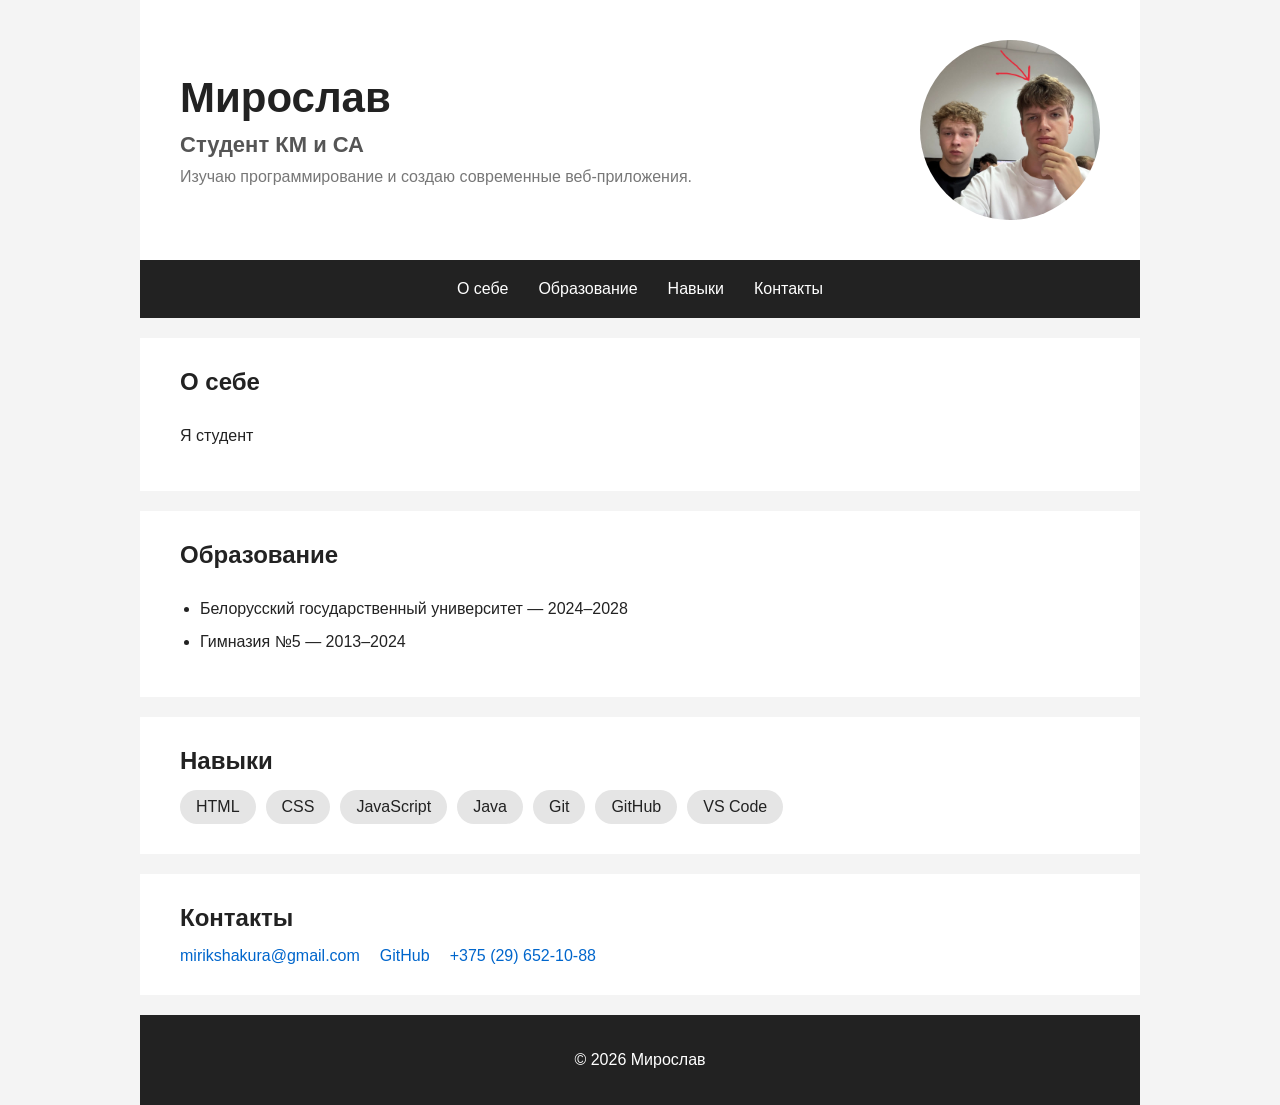
==== task1/index.html @ a7af6325 "task1" ====
<!DOCTYPE html>
<html lang="ru">
<head>
    <meta charset="UTF-8">
    <meta name="viewport" content="width=device-width, initial-scale=1.0">
    <title>Шакура Мирослав</title>
    <link rel="stylesheet" href="style.css">
</head>

<body>

    <header>
        <article class="header-info">
            <h1>Мирослав</h1>
            <h2>Студент КМ и СА</h2>
            <p>Изучаю программирование и создаю современные веб-приложения.</p>
        </article>

        <aside class="avatar">
            <img src="IMG_3292.JPG" alt="Фотография профиля">
        </aside>
    </header>

    <nav>
        <a href="#about">О себе</a>
        <a href="#education">Образование</a>
        <a href="#skills">Навыки</a>
        <a href="#contacts">Контакты</a>
    </nav>

    <main>

        <section id="about">
            <h2>О себе</h2>

            <article>
                <p>
                    Я студент
                </p>
            </article>
        </section>

        <section id="education">
            <h2>Образование</h2>

            <article>
                <ul>
                    <li>
                        Белорусский государственный университет — 2024–2028
                    </li>
                    <li>
                        Гимназия №5 — 2013–2024
                    </li>
                </ul>
            </article>
        </section>

        <section id="skills">
            <h2>Навыки</h2>

            <article class="skills-list">
                <span>HTML</span>
                <span>CSS</span>
                <span>JavaScript</span>
                <span>Java</span>
                <span>Git</span>
                <span>GitHub</span>
                <span>VS Code</span>
            </article>
        </section>

        <section id="contacts">
            <h2>Контакты</h2>

            <address>
                <a href="mailto:example@gmail.com">mirikshakura@gmail.com</a>

                <a href="https://github.com/" target="_blank">
                    GitHub
                </a>

                <a href="tel:+375296521088">
                    +375 (29) 652-10-88
                </a>
            </address>
        </section>

    </main>

    <footer>
        <p>© 2026 Мирослав</p>
    </footer>

</body>
</html>
---- task1/style.css ----
* {
    box-sizing: border-box;
}

body {
    margin: 0;
    font-family: Arial, sans-serif;
    background-color: #f4f4f4;
    color: #222;

    display: flex;
    flex-direction: column;
    align-items: center;
}

/* Шапка */

header {
    width: 100%;
    max-width: 1000px;

    display: flex;
    justify-content: space-between;
    align-items: center;
    gap: 40px;

    padding: 40px;
    background-color: white;
}

.header-info {
    display: flex;
    flex-direction: column;
    gap: 10px;
}

.header-info h1 {
    margin: 0;
    font-size: 42px;
}

.header-info h2 {
    margin: 0;
    font-size: 22px;
    color: #555;
}

.header-info p {
    margin: 0;
    color: #777;
}

/* Аватар */

.avatar {
    display: flex;
    justify-content: center;
    align-items: center;
}

.avatar img {
    width: 180px;
    height: 180px;
    border-radius: 50%;
    object-fit: cover;
}

/* Навигация */

nav {
    width: 100%;
    max-width: 1000px;

    display: flex;
    justify-content: center;
    align-items: center;
    flex-wrap: wrap;
    gap: 30px;

    padding: 20px;
    background-color: #222;
}

nav a {
    color: white;
    text-decoration: none;
}

nav a:hover {
    color: #5ba8ff;
    text-decoration: underline;
}

/* Основная часть */

main {
    width: 100%;
    max-width: 1000px;

    display: flex;
    flex-direction: column;
    gap: 20px;

    padding: 20px 0;
}

section {
    display: flex;
    flex-direction: column;
    gap: 15px;

    padding: 30px 40px;
    background-color: white;
}

section h2 {
    margin: 0;
}

/* Образование */

#education ul {
    display: flex;
    flex-direction: column;
    gap: 15px;

    padding-left: 20px;
}

/* Навыки */

.skills-list {
    display: flex;
    flex-direction: row;
    flex-wrap: wrap;
    gap: 10px;
}

.skills-list span {
    padding: 8px 16px;
    background-color: #e5e5e5;
    border-radius: 20px;
}

/* Контакты */

address {
    display: flex;
    flex-direction: row;
    flex-wrap: wrap;
    gap: 20px;

    font-style: normal;
}

address a {
    color: #0066cc;
    text-decoration: none;
}

address a:hover {
    color: #003d80;
    text-decoration: underline;
}

/* Подвал */

footer {
    width: 100%;
    max-width: 1000px;

    display: flex;
    justify-content: center;
    align-items: center;

    padding: 20px;
    background-color: #222;
    color: white;
}

/* Адаптация под телефон */

@media (max-width: 650px) {

    header {
        flex-direction: column-reverse;
        text-align: center;
    }

    address {
        flex-direction: column;
    }
}
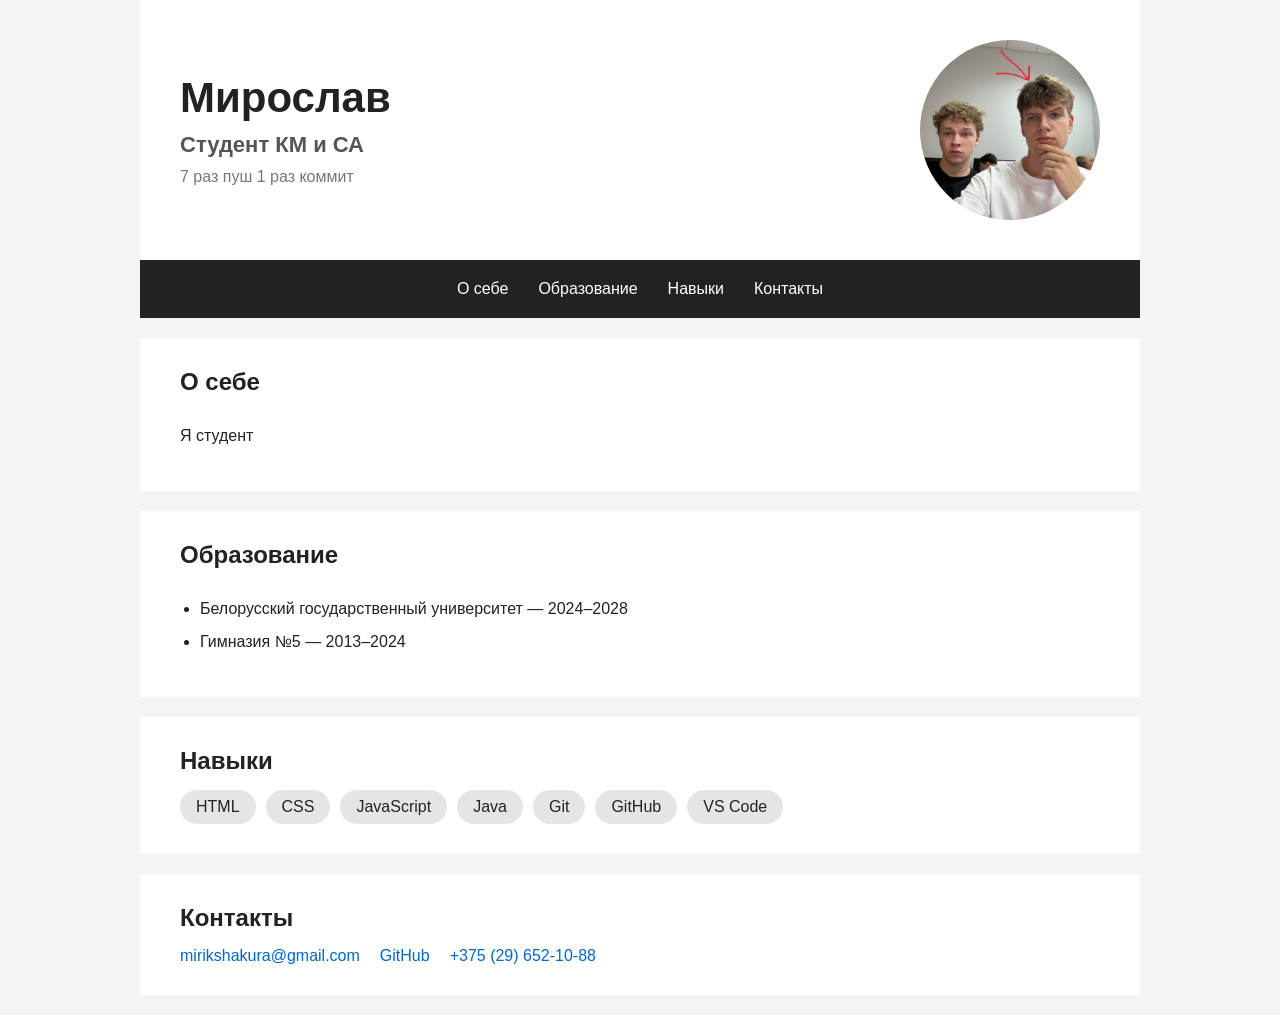
==== commit 5c67bc05: "task1" ====
--- a/task1/index.html
+++ b/task1/index.html
@@ -13,7 +13,7 @@
         <article class="header-info">
             <h1>Мирослав</h1>
             <h2>Студент КМ и СА</h2>
-            <p>Изучаю программирование и создаю современные веб-приложения.</p>
+            <p>7 раз пуш 1 раз коммит</p>
         </article>
 
         <aside class="avatar">
@@ -86,10 +86,5 @@
         </section>
 
     </main>
-
-    <footer>
-        <p>© 2026 Мирослав</p>
-    </footer>
-
 </body>
 </html>
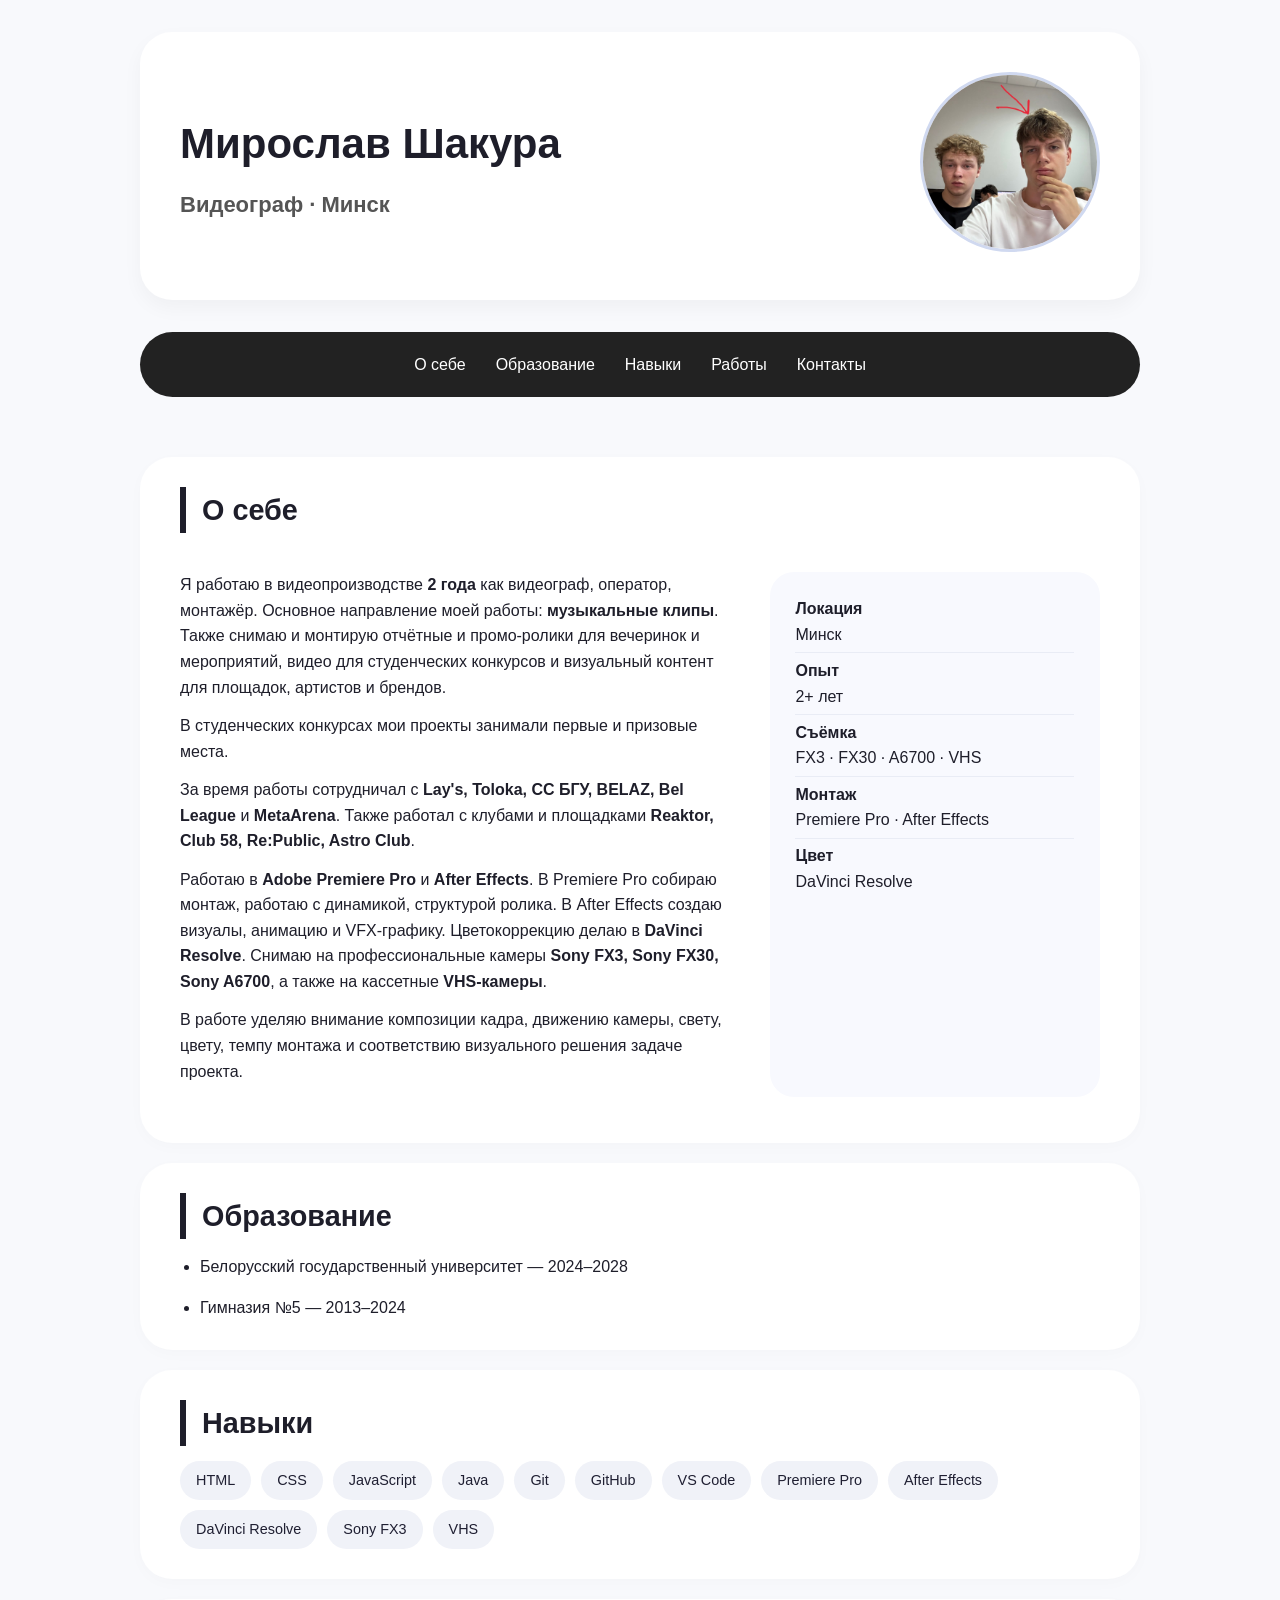
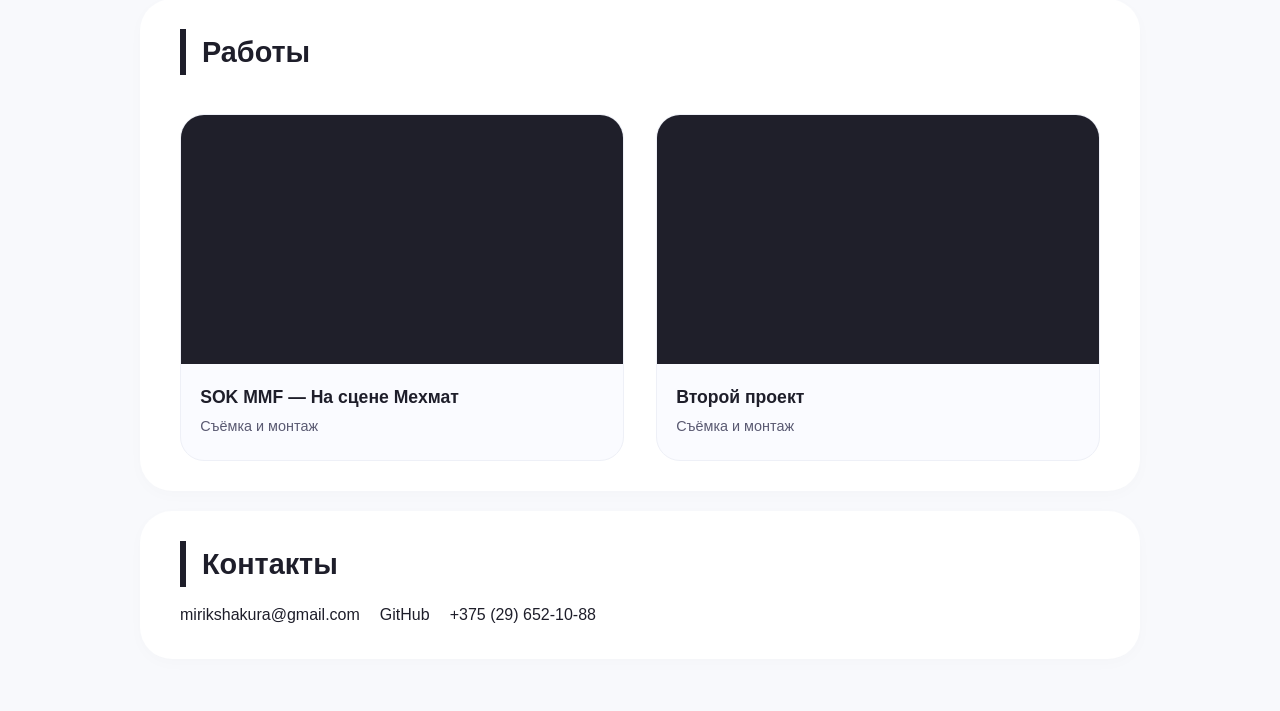
==== commit ae754c46: "обнова" ====
--- a/task1/index.html
+++ b/task1/index.html
@@ -1,9 +1,9 @@
 <!DOCTYPE html>
 <html lang="ru">
 <head>
-    <meta charset="UTF-8">
-    <meta name="viewport" content="width=device-width, initial-scale=1.0">
-    <title>Шакура Мирослав</title>
+    <meta charset="utf-8">
+    <meta name="viewport" content="width=device-width, initial-scale=1">
+    <title>Мирослав Шакура — Видеограф</title>
     <link rel="stylesheet" href="style.css">
 </head>
 
@@ -11,9 +11,8 @@
 
     <header>
         <article class="header-info">
-            <h1>Мирослав</h1>
-            <h2>Студент КМ и СА</h2>
-            <p>7 раз пуш 1 раз коммит</p>
+            <h1>Мирослав Шакура</h1>
+            <h2>Видеограф · Минск</h2>
         </article>
 
         <aside class="avatar">
@@ -25,6 +24,7 @@
         <a href="#about">О себе</a>
         <a href="#education">Образование</a>
         <a href="#skills">Навыки</a>
+        <a href="#works">Работы</a>
         <a href="#contacts">Контакты</a>
     </nav>
 
@@ -33,10 +33,43 @@
         <section id="about">
             <h2>О себе</h2>
 
-            <article>
-                <p>
-                    Я студент
-                </p>
+            <article class="profile-description">
+                <div>
+                    <p>
+                        Я работаю в видеопроизводстве <strong>2 года</strong> как видеограф, оператор, монтажёр.
+                        Основное направление моей работы: <strong>музыкальные клипы</strong>. Также снимаю и монтирую
+                        отчётные и промо-ролики для вечеринок и мероприятий, видео для студенческих конкурсов
+                        и визуальный контент для площадок, артистов и брендов.
+                    </p>
+                    <p>
+                        В студенческих конкурсах мои проекты занимали первые и призовые места.
+                    </p>
+                    <p>
+                        За время работы сотрудничал с <strong>Lay's, Toloka, СС БГУ, BELAZ, Bel League</strong> и
+                        <strong>MetaArena</strong>. Также работал с клубами и площадками
+                        <strong>Reaktor, Club 58, Re:Public, Astro Club</strong>.
+                    </p>
+                    <p>
+                        Работаю в <strong>Adobe Premiere Pro</strong> и <strong>After Effects</strong>.
+                        В Premiere Pro собираю монтаж, работаю с динамикой, структурой ролика.
+                        В After Effects создаю визуалы, анимацию и VFX-графику.
+                        Цветокоррекцию делаю в <strong>DaVinci Resolve</strong>.
+                        Снимаю на профессиональные камеры <strong>Sony FX3, Sony FX30, Sony A6700</strong>,
+                        а также на кассетные <strong>VHS-камеры</strong>.
+                    </p>
+                    <p>
+                        В работе уделяю внимание композиции кадра, движению камеры, свету, цвету,
+                        темпу монтажа и соответствию визуального решения задаче проекта.
+                    </p>
+                </div>
+
+                <ul class="meta-list">
+                    <li><strong>Локация</strong><br>Минск</li>
+                    <li><strong>Опыт</strong><br>2+ лет</li>
+                    <li><strong>Съёмка</strong><br>FX3 · FX30 · A6700 · VHS</li>
+                    <li><strong>Монтаж</strong><br>Premiere Pro · After Effects</li>
+                    <li><strong>Цвет</strong><br>DaVinci Resolve</li>
+                </ul>
             </article>
         </section>
 
@@ -45,12 +78,8 @@
 
             <article>
                 <ul>
-                    <li>
-                        Белорусский государственный университет — 2024–2028
-                    </li>
-                    <li>
-                        Гимназия №5 — 2013–2024
-                    </li>
+                    <li>Белорусский государственный университет — 2024–2028</li>
+                    <li>Гимназия №5 — 2013–2024</li>
                 </ul>
             </article>
         </section>
@@ -66,25 +95,61 @@
                 <span>Git</span>
                 <span>GitHub</span>
                 <span>VS Code</span>
+                <span>Premiere Pro</span>
+                <span>After Effects</span>
+                <span>DaVinci Resolve</span>
+                <span>Sony FX3</span>
+                <span>VHS</span>
             </article>
+        </section>
+
+        <section id="works">
+            <h2>Работы</h2>
+
+            <div class="works-grid">
+                <article class="work-card">
+                    <div class="video-thumb">
+                        <iframe
+                            src="https://www.youtube.com/embed/B03XNXGkGkQ"
+                            title="SOK MMF — На сцене Мехмат"
+                            allow="accelerometer; autoplay; clipboard-write; encrypted-media; gyroscope; picture-in-picture"
+                            allowfullscreen>
+                        </iframe>
+                    </div>
+                    <div class="card-body">
+                        <h3>SOK MMF — На сцене Мехмат</h3>
+                        <p>Съёмка и монтаж</p>
+                    </div>
+                </article>
+
+                <article class="work-card">
+                    <div class="video-thumb">
+                        <iframe
+                            src="https://www.youtube.com/embed/8S8RasQkDYM"
+                            title="Пример работы 2"
+                            allow="accelerometer; autoplay; clipboard-write; encrypted-media; gyroscope; picture-in-picture"
+                            allowfullscreen>
+                        </iframe>
+                    </div>
+                    <div class="card-body">
+                        <h3>Второй проект</h3>
+                        <p>Съёмка и монтаж</p>
+                    </div>
+                </article>
+            </div>
         </section>
 
         <section id="contacts">
             <h2>Контакты</h2>
 
             <address>
-                <a href="mailto:example@gmail.com">mirikshakura@gmail.com</a>
-
-                <a href="https://github.com/" target="_blank">
-                    GitHub
-                </a>
-
-                <a href="tel:+375296521088">
-                    +375 (29) 652-10-88
-                </a>
+                <a href="mailto:mirikshakura@gmail.com">mirikshakura@gmail.com</a>
+                <a href="https://github.com/" target="_blank">GitHub</a>
+                <a href="tel:+375296521088">+375 (29) 652-10-88</a>
             </address>
         </section>
 
     </main>
+
 </body>
-</html>+</html> 
--- a/task1/style.css
+++ b/task1/style.css
@@ -1,19 +1,24 @@
 * {
     box-sizing: border-box;
+    margin: 0;
+    padding: 0;
 }
 
 body {
-    margin: 0;
-    font-family: Arial, sans-serif;
-    background-color: #f4f4f4;
-    color: #222;
+    font-family: 'Segoe UI', Roboto, Arial, sans-serif;
+    background: #f8f9fc;
+    color: #1e1e2a;
+    line-height: 1.6;
+    padding: 2rem 1.5rem;
+    max-width: 1200px;
+    margin: 0 auto;
 
     display: flex;
     flex-direction: column;
     align-items: center;
 }
 
-/* Шапка */
+/* ===== HEADER ===== */
 
 header {
     width: 100%;
@@ -25,7 +30,10 @@
     gap: 40px;
 
     padding: 40px;
-    background-color: white;
+    background: #ffffff;
+    border-radius: 2rem;
+    box-shadow: 0 8px 20px rgba(0, 0, 0, 0.04);
+    margin-bottom: 2rem;
 }
 
 .header-info {
@@ -45,17 +53,15 @@
     color: #555;
 }
 
-.header-info p {
-    margin: 0;
-    color: #777;
-}
-
-/* Аватар */
-
-.avatar {
-    display: flex;
-    justify-content: center;
-    align-items: center;
+.header-info .tagline {
+    margin: 0;
+    background: #eef2ff;
+    display: inline-block;
+    padding: 0.3rem 1.2rem;
+    border-radius: 40px;
+    font-size: 0.9rem;
+    color: #2a2a4a;
+    font-weight: 500;
 }
 
 .avatar img {
@@ -63,9 +69,10 @@
     height: 180px;
     border-radius: 50%;
     object-fit: cover;
-}
-
-/* Навигация */
+    border: 3px solid #d0d9f0;
+}
+
+/* ===== NAV ===== */
 
 nav {
     width: 100%;
@@ -78,7 +85,9 @@
     gap: 30px;
 
     padding: 20px;
-    background-color: #222;
+    background: #222;
+    border-radius: 60px;
+    margin-bottom: 2.5rem;
 }
 
 nav a {
@@ -91,7 +100,7 @@
     text-decoration: underline;
 }
 
-/* Основная часть */
+/* ===== MAIN ===== */
 
 main {
     width: 100%;
@@ -104,90 +113,154 @@
     padding: 20px 0;
 }
 
+/* ===== SECTIONS ===== */
+
 section {
     display: flex;
     flex-direction: column;
     gap: 15px;
 
     padding: 30px 40px;
-    background-color: white;
+    background: white;
+    border-radius: 2rem;
+    box-shadow: 0 4px 16px rgba(0, 0, 0, 0.02);
 }
 
 section h2 {
     margin: 0;
-}
-
-/* Образование */
+    font-size: 1.8rem;
+    font-weight: 600;
+    border-left: 6px solid #1e1e2a;
+    padding-left: 1rem;
+}
+
+/* ===== EDUCATION ===== */
 
 #education ul {
     display: flex;
     flex-direction: column;
     gap: 15px;
-
     padding-left: 20px;
 }
 
-/* Навыки */
+/* ===== SKILLS ===== */
 
 .skills-list {
     display: flex;
-    flex-direction: row;
     flex-wrap: wrap;
     gap: 10px;
 }
 
 .skills-list span {
     padding: 8px 16px;
-    background-color: #e5e5e5;
-    border-radius: 20px;
-}
-
-/* Контакты */
+    background: #f0f2f8;
+    border-radius: 30px;
+    font-size: 0.9rem;
+    font-weight: 500;
+    color: #1f1f32;
+}
+
+/* ===== ABOUT ===== */
+
+.profile-description {
+    display: flex;
+    flex-wrap: wrap;
+    gap: 2rem;
+    margin: 1.5rem 0 1rem;
+}
+
+.profile-description > div {
+    flex: 2;
+    min-width: 280px;
+}
+
+.profile-description p {
+    margin-bottom: 0.8rem;
+}
+
+.meta-list {
+    flex: 1;
+    min-width: 200px;
+    list-style: none;
+    background: #f8f9fe;
+    padding: 1.2rem 1.6rem;
+    border-radius: 1.5rem;
+}
+
+.meta-list li {
+    padding: 0.3rem 0;
+    border-bottom: 1px solid #e9ecf5;
+}
+
+.meta-list li:last-child {
+    border-bottom: none;
+}
+
+/* ===== WORKS ===== */
+
+.works-grid {
+    display: flex;
+    flex-wrap: wrap;
+    gap: 2rem;
+    margin-top: 1.5rem;
+}
+
+.work-card {
+    flex: 1 1 260px;
+    background: #fafbff;
+    border-radius: 1.5rem;
+    overflow: hidden;
+    border: 1px solid #eef0f7;
+}
+
+.video-thumb {
+    position: relative;
+    width: 100%;
+    padding-bottom: 56.25%;
+    background: #1f1f2a;
+    overflow: hidden;
+}
+
+.video-thumb iframe {
+    position: absolute;
+    top: 0;
+    left: 0;
+    width: 100%;
+    height: 100%;
+    border: 0;
+}
+
+.card-body {
+    padding: 1.2rem 1.2rem 1.4rem;
+}
+
+.card-body h3 {
+    font-size: 1.1rem;
+    font-weight: 600;
+    margin-bottom: 0.2rem;
+}
+
+.card-body p {
+    color: #5a5a72;
+    font-size: 0.9rem;
+}
+
+/* ===== CONTACTS ===== */
 
 address {
     display: flex;
-    flex-direction: row;
     flex-wrap: wrap;
     gap: 20px;
-
     font-style: normal;
 }
 
 address a {
-    color: #0066cc;
+    color: #1e1e2a;
     text-decoration: none;
+    font-weight: 500;
+    border-bottom: 1px solid transparent;
 }
 
 address a:hover {
-    color: #003d80;
-    text-decoration: underline;
-}
-
-/* Подвал */
-
-footer {
-    width: 100%;
-    max-width: 1000px;
-
-    display: flex;
-    justify-content: center;
-    align-items: center;
-
-    padding: 20px;
-    background-color: #222;
-    color: white;
-}
-
-/* Адаптация под телефон */
-
-@media (max-width: 650px) {
-
-    header {
-        flex-direction: column-reverse;
-        text-align: center;
-    }
-
-    address {
-        flex-direction: column;
-    }
+    border-bottom-color: #1e1e2a;
 }
